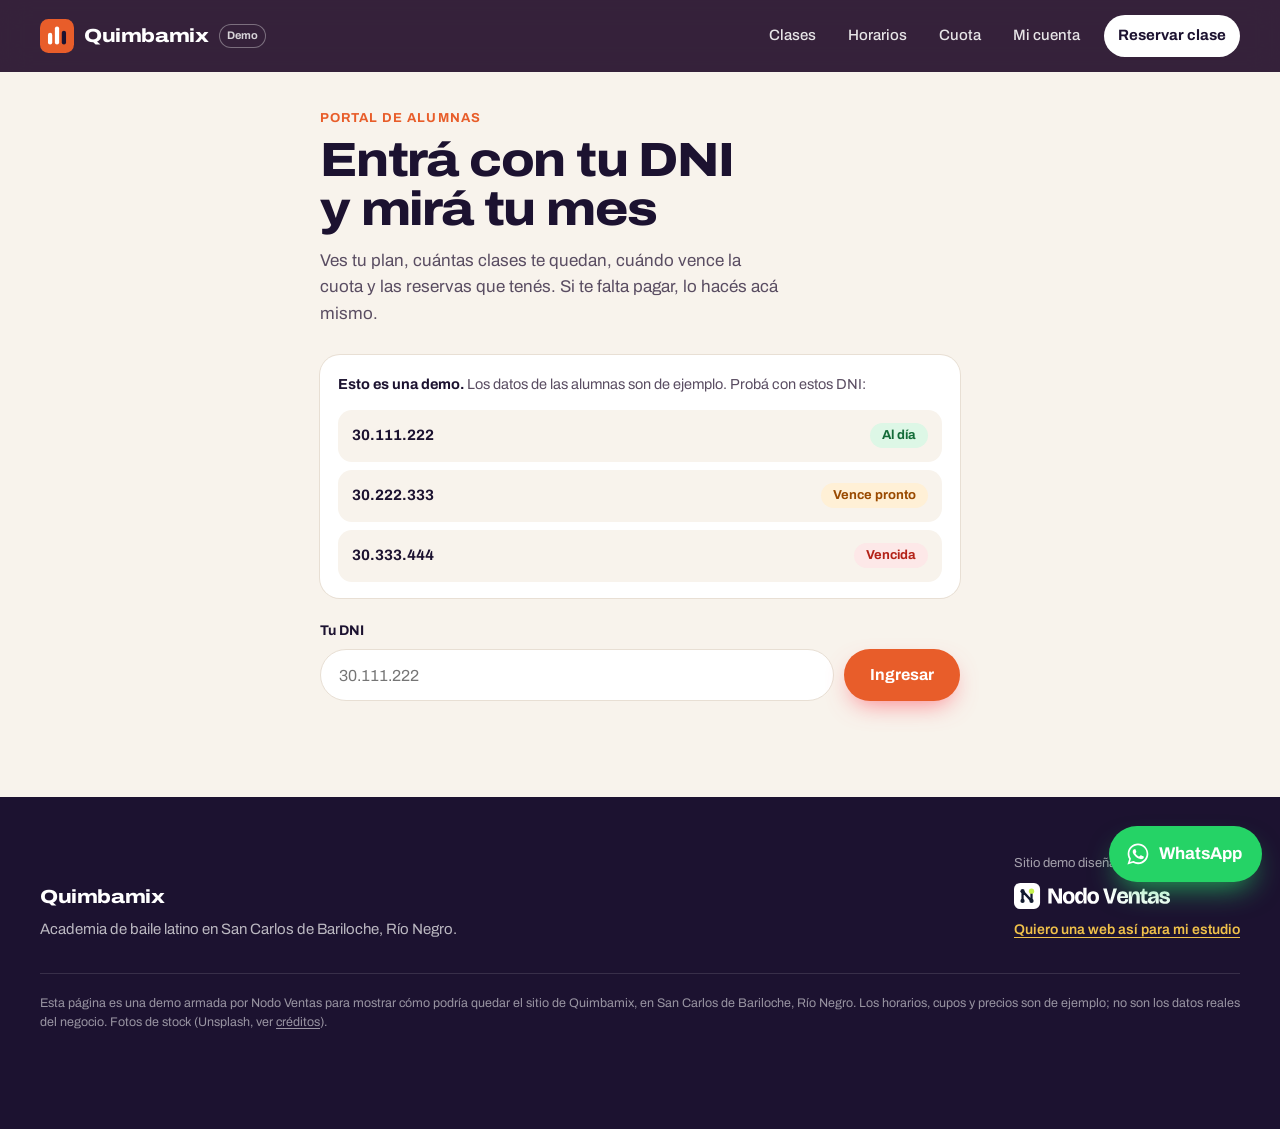
==== mi-cuenta/index.html @ 2cb9ac4b "Demo personalizada de Nodo Ventas: demo-quimbamix-bariloche" ====
<!DOCTYPE html>
<html lang="es-AR">
<head>
  <meta charset="utf-8">
  <meta name="viewport" content="width=device-width, initial-scale=1, viewport-fit=cover">
  <title>Portal de alumnas · Quimbamix</title>
  <meta name="description" content="Entrá con tu DNI y mirá tu plan, cuántas clases te quedan, cuándo vence la cuota y tus reservas. Sitio demo creado por Nodo Ventas.">
  <meta name="robots" content="noindex, nofollow">
  <meta name="theme-color" content="#1C1230">
  <link rel="icon" href="../favicon.svg" type="image/svg+xml">
  <link rel="preconnect" href="https://fonts.googleapis.com">
  <link rel="preconnect" href="https://fonts.gstatic.com" crossorigin>
  <link href="https://fonts.googleapis.com/css2?family=Archivo:wdth,wght@62..125,400..900&display=swap" rel="stylesheet">
  <link rel="stylesheet" href="../styles.css">
  <link rel="stylesheet" href="portal.css">
</head>
<body class="subpage">
  <a class="skip" href="#contenido">Saltar al contenido</a>

  <header class="site-header solid" id="top">
    <div class="wrap header-inner">
      <a class="brand" href="../" aria-label="Quimbamix, inicio">
        <svg class="brand-mark" viewBox="0 0 64 64" aria-hidden="true"><rect width="64" height="64" rx="16" fill="#E85D2A"/><rect x="15" y="26" width="8" height="22" rx="4" fill="#fff"/><rect x="28" y="14" width="8" height="34" rx="4" fill="#fff"/><rect x="41" y="22" width="8" height="26" rx="4" fill="#1C1230"/></svg>
        <span class="brand-name">Quimbamix</span>
      </a>
      <a class="demo-tag" href="../oferta/" title="Sitio demo hecho por Nodo Ventas">Demo</a>
      <button class="menu-btn" type="button" aria-expanded="false" aria-controls="nav" aria-label="Abrir menú"><span></span><span></span></button>
      <nav class="nav" id="nav">
        <a href="../#clases">Clases</a>
        <a href="../#horarios">Horarios</a>
        <a href="../#cuota">Cuota</a>
        <a href="./" aria-current="page">Mi cuenta</a>
        <a class="nav-cta" href="../#horarios">Reservar clase</a>
      </nav>
    </div>
  </header>

  <main id="contenido" class="portal">
    <div class="wrap portal-wrap">
      <p class="portal-kicker">Portal de alumnas</p>
      <h1>Entrá con tu DNI y mirá tu mes</h1>
      <p class="portal-lead">Ves tu plan, cuántas clases te quedan, cuándo vence la cuota y las reservas que tenés. Si te falta pagar, lo hacés acá mismo.</p>

      <aside class="demo-banner" aria-label="Datos de la demo">
        <p><strong>Esto es una demo.</strong> Los datos de las alumnas son de ejemplo. Probá con estos DNI:</p>
        <div class="dni-hints">
          <button type="button" class="hint" data-dni="30111222">30.111.222 <span class="badge badge-ok">Al día</span></button>
          <button type="button" class="hint" data-dni="30222333">30.222.333 <span class="badge badge-pend">Vence pronto</span></button>
          <button type="button" class="hint" data-dni="30333444">30.333.444 <span class="badge badge-late">Vencida</span></button>
        </div>
      </aside>

      <form id="login-form" class="dni-form">
        <label for="dni">Tu DNI</label>
        <div class="dni-row">
          <input id="dni" name="dni" inputmode="numeric" autocomplete="off" required placeholder="30.111.222" aria-describedby="dni-error">
          <button class="btn btn-coral" type="submit">Ingresar</button>
        </div>
        <p class="form-error" id="dni-error" hidden>No encontramos ese DNI. En la demo usá uno de los tres de arriba.</p>
      </form>

      <section id="account-panel" class="account portal-account" hidden aria-live="polite"></section>
    </div>
  </main>

  <footer class="site-footer">
    <div class="wrap footer-grid">
      <div class="footer-brand">
        <span class="brand-name">Quimbamix</span>
        <p>Academia de baile latino en San Carlos de Bariloche, Río Negro.</p>
      </div>
      <div class="made-by">
        <span>Sitio demo diseñado por</span>
        <a href="../oferta/" aria-label="Nodo Ventas, ver la oferta"><img src="../img/nodo/nodo-ventas-logo-blanco.svg" alt="Nodo Ventas" width="150" height="25"></a>
        <a class="made-link" href="../oferta/">Quiero una web así para mi estudio</a>
      </div>
    </div>
    <p class="wrap legal">Esta página es una demo armada por Nodo Ventas para mostrar cómo podría quedar el sitio de Quimbamix, en San Carlos de Bariloche, Río Negro. Los horarios, cupos y precios son de ejemplo; no son los datos reales del negocio. Fotos de stock (Unsplash, ver <a href="../CREDITS.md">créditos</a>).</p>
  </footer>

  <a class="wa-float" href="https://wa.me/5491100000000?text=Hola%21%20Quiero%20reservar%20una%20clase%20de%20prueba" target="_blank" rel="noopener" aria-label="Escribir por WhatsApp">
    <svg viewBox="0 0 32 32" aria-hidden="true"><path fill="currentColor" d="M16 3C9 3 3.3 8.6 3.3 15.6c0 2.4.7 4.7 1.9 6.7L3 29l6.9-2.1c1.9 1 4 1.6 6.1 1.6 7 0 12.7-5.6 12.7-12.6S23 3 16 3zm0 23.2c-1.9 0-3.8-.5-5.4-1.5l-.4-.2-4.1 1.2 1.2-4-.3-.4a10.4 10.4 0 0 1-1.6-5.6C5.4 9.9 10.1 5.3 16 5.3s10.6 4.6 10.6 10.3S21.9 26.2 16 26.2zm5.8-7.7c-.3-.2-1.9-.9-2.2-1-.3-.1-.5-.2-.7.2-.2.3-.8 1-1 1.2-.2.2-.4.2-.7.1-.3-.2-1.3-.5-2.5-1.6-.9-.8-1.6-1.8-1.7-2.1-.2-.3 0-.5.1-.6l.5-.6c.2-.2.2-.3.3-.6.1-.2 0-.4 0-.6l-1-2.4c-.3-.6-.5-.5-.7-.5h-.6c-.2 0-.6.1-.9.4-.3.3-1.2 1.1-1.2 2.7s1.2 3.2 1.4 3.4c.2.2 2.4 3.6 5.8 5 2.9 1.1 3.4.9 4 .8.6-.1 1.9-.8 2.2-1.5.3-.8.3-1.4.2-1.5-.1-.2-.3-.3-.6-.4z"/></svg>
    <span>WhatsApp</span>
  </a>

  <div class="modal" id="modal-pago" hidden>
    <div class="sheet" role="dialog" aria-modal="true" aria-labelledby="pago-titulo">
      <button class="sheet-x" type="button" data-close aria-label="Cerrar">×</button>
      <div id="pago-form">
        <h2 id="pago-titulo">Cuota de noviembre</h2>
        <p class="pay-amount">$18.000</p>
        <p class="class-resume" id="pago-resumen">Plan 8 clases · Quimbamix</p>
        <fieldset class="pay-methods">
          <legend>Medio de pago</legend>
          <label><input type="radio" name="pm" checked> Dinero en cuenta de Mercado Pago</label>
          <label><input type="radio" name="pm"> Tarjeta de débito o crédito</label>
        </fieldset>
        <button class="btn btn-mp btn-block" type="button" id="btn-pagar">Pagar $18.000</button>
        <p class="fine-print">Simulación de demo: no se abre un checkout real ni se cobra nada.</p>
      </div>
      <div id="pago-ok" hidden>
        <div class="ok-head">
          <span class="ok-check" aria-hidden="true"><svg viewBox="0 0 24 24"><path d="M5 12.5l4.2 4.2L19 7" fill="none" stroke="currentColor" stroke-width="2.6" stroke-linecap="round" stroke-linejoin="round"/></svg></span>
          <div><h2>Pago aprobado</h2><p class="class-resume">La cuota quedó acreditada en tu cuenta.</p></div>
        </div>
        <button class="btn btn-ink btn-block" type="button" data-close>Volver</button>
      </div>
    </div>
  </div>

  <script src="portal.js"></script>
</body>
</html>
---- styles.css ----
:root {
  --plum: #1C1230;
  --plum-2: #2C1A48;
  --coral: #E85D2A;
  --coral-ink: #C94A1C;
  --amber: #F0C14A;
  --paper: #FFFFFF;
  --mist: #F8F3EC;
  --ink: #1C1230;
  --ink-soft: #5A4D62;
  --line: #E8DFD4;
  --mp: #009EE3;
  --wa: #25D366;
  --font: "Archivo", "Helvetica Neue", Arial, sans-serif;
  --max: 1200px;
  --ease: cubic-bezier(.16, 1, .3, 1);
}
*, *::before, *::after { box-sizing: border-box; }
html { scroll-behavior: smooth; -webkit-text-size-adjust: 100%; }
@media (prefers-reduced-motion: reduce) { html { scroll-behavior: auto; } *, *::before, *::after { animation: none !important; transition: none !important; } }
body { margin: 0; background: var(--paper); color: var(--ink); font-family: var(--font); font-size: 17px; line-height: 1.55; -webkit-font-smoothing: antialiased; font-variation-settings: "wdth" 100; }
::selection { background: var(--coral); color: #fff; }
img { max-width: 100%; display: block; }
a { color: inherit; text-underline-offset: .18em; }
button, input { font: inherit; color: inherit; }
button { cursor: pointer; }
:focus-visible { outline: 3px solid var(--amber); outline-offset: 3px; border-radius: 6px; }
h1, h2, h3 { margin: 0; line-height: 1.02; letter-spacing: -0.025em; font-weight: 800; font-stretch: 112%; font-variation-settings: "wdth" 112; text-wrap: balance; }
p { margin: 0; }
.wrap { width: min(var(--max), calc(100% - 40px)); margin-inline: auto; }
.skip { position: absolute; left: 12px; top: -48px; z-index: 100; background: var(--amber); color: var(--ink); padding: 8px 12px; border-radius: 8px; }
.skip:focus { top: 12px; }

/* header */
.site-header { position: fixed; inset: 0 0 auto; z-index: 40; color: #fff; transition: background .4s var(--ease), box-shadow .4s var(--ease); }
.site-header.solid { background: rgba(36, 16, 43, .92); backdrop-filter: saturate(1.4) blur(14px); box-shadow: 0 1px 0 rgba(255,255,255,.08); }
.header-inner { display: flex; align-items: center; justify-content: space-between; min-height: 72px; gap: 16px; }
.brand { display: inline-flex; align-items: center; gap: 10px; text-decoration: none; }
.brand-mark { width: 34px; height: 34px; }
.brand-name { font-weight: 800; font-size: 19px; letter-spacing: -0.02em; font-variation-settings: "wdth" 118; }
.nav { display: flex; align-items: center; gap: 4px; }
.nav a { text-decoration: none; font-size: 15px; font-weight: 500; padding: 9px 14px; border-radius: 999px; opacity: .88; transition: background .2s, opacity .2s; }
.nav a:hover { opacity: 1; background: rgba(255,255,255,.1); }
.nav .nav-cta { background: #fff; color: var(--plum); font-weight: 700; opacity: 1; margin-left: 6px; }
.nav .nav-cta:hover { background: var(--amber); }
.menu-btn { display: none; width: 44px; height: 44px; border: 0; border-radius: 12px; background: rgba(255,255,255,.12); position: relative; }
.menu-btn span { position: absolute; left: 13px; right: 13px; height: 2px; background: #fff; border-radius: 2px; transition: transform .3s var(--ease); }
.menu-btn span:first-child { top: 17px; } .menu-btn span:last-child { top: 25px; }
.menu-btn[aria-expanded="true"] span:first-child { transform: translateY(4px) rotate(45deg); }
.menu-btn[aria-expanded="true"] span:last-child { transform: translateY(-4px) rotate(-45deg); }
@media (max-width: 860px) {
  .menu-btn { display: block; }
  .nav { position: absolute; top: 72px; left: 12px; right: 12px; flex-direction: column; align-items: stretch; padding: 10px; border-radius: 18px; background: var(--plum); box-shadow: 0 24px 48px rgba(0,0,0,.35); opacity: 0; transform: translateY(-8px); pointer-events: none; transition: opacity .25s var(--ease), transform .25s var(--ease); }
  .nav.open { opacity: 1; transform: none; pointer-events: auto; }
  .nav a { padding: 14px 16px; font-size: 17px; }
  .nav .nav-cta { margin: 6px 0 0; text-align: center; }
}

/* buttons */
.btn { display: inline-flex; align-items: center; justify-content: center; gap: 8px; min-height: 52px; padding: 0 26px; border-radius: 999px; border: 0; font-weight: 700; font-size: 16px; text-decoration: none; transition: transform .2s var(--ease), background .2s, box-shadow .2s; }
.btn:active { transform: scale(.97); }
.btn-coral { background: var(--coral); color: #fff; box-shadow: 0 10px 24px -8px rgba(255,77,94,.7); }
.btn-coral:hover { background: var(--coral-ink); }
.btn-glass { background: rgba(255,255,255,.14); color: #fff; backdrop-filter: blur(8px); box-shadow: inset 0 0 0 1px rgba(255,255,255,.35); }
.btn-glass:hover { background: rgba(255,255,255,.24); }
.btn-ink { background: var(--plum); color: #fff; }
.btn-ink:hover { background: var(--plum-2); }
.btn-mp { background: var(--mp); color: #fff; }
.btn-mp:hover { background: #0088c4; }
.btn-ghost { background: transparent; box-shadow: inset 0 0 0 1.5px var(--line); color: var(--ink); }
.btn-block { width: 100%; }
.btn[disabled] { opacity: .45; cursor: not-allowed; box-shadow: none; }

/* hero */
.hero { position: relative; min-height: 100svh; display: flex; align-items: flex-end; color: #fff; overflow: hidden; background: var(--plum); }
.hero-img { position: absolute; inset: 0; width: 100%; height: 100%; object-fit: cover; object-position: 62% 30%; transform: scale(1.06); animation: settle 1.8s var(--ease) forwards; }
.hero-shade { position: absolute; inset: 0; background: linear-gradient(180deg, rgba(28, 18, 48,.55) 0%, rgba(28, 18, 48,0) 28%, rgba(28, 18, 48,.2) 50%, rgba(28, 18, 48,.94) 100%), linear-gradient(90deg, rgba(28, 18, 48,.7) 0%, rgba(28, 18, 48,0) 65%); }
.hero-inner { position: relative; padding: 96px 0 64px; display: grid; grid-template-columns: 1.15fr minmax(260px, 360px); gap: 40px; align-items: end; width: 100%; }
.hero-video { width: min(100%, 360px); aspect-ratio: 9 / 16; justify-self: end; border-radius: 22px; overflow: hidden; background: #000; box-shadow: 0 28px 60px -18px rgba(0,0,0,.7), 0 0 0 1px rgba(255,255,255,.14); }
.hero-video video { width: 100%; height: 100%; display: block; object-fit: contain; background: #000; }
.hero-copy { min-width: 0; }
.hero-title { font-size: clamp(50px, 9vw, 124px); line-height: .9; letter-spacing: -0.035em; font-weight: 900; font-variation-settings: "wdth" 125; max-width: 11ch; }
.hero-title span { display: inline-block; opacity: 0; transform: translateY(.35em); animation: rise .9s var(--ease) forwards; }
.hero-title span:nth-child(2) { animation-delay: .12s; }
.hero-title span:nth-child(3) { animation-delay: .24s; color: var(--amber); }
.hero-lead { max-width: 46ch; margin-top: 26px; font-size: clamp(17px, 1.6vw, 20px); color: rgba(255,255,255,.86); }
.hero-actions { display: flex; flex-wrap: wrap; gap: 12px; margin-top: 30px; }
.hero-meta { display: flex; align-items: center; gap: 10px; margin-top: 28px; font-size: 14px; color: rgba(255,255,255,.75); }
.live-dot { width: 9px; height: 9px; border-radius: 50%; background: #3BE07A; box-shadow: 0 0 0 0 rgba(59,224,122,.6); animation: pulse 2s infinite; }
@keyframes settle { to { transform: scale(1); } }
@keyframes rise { to { opacity: 1; transform: none; } }
@keyframes pulse { 70% { box-shadow: 0 0 0 10px rgba(59,224,122,0); } 100% { box-shadow: 0 0 0 0 rgba(59,224,122,0); } }

/* sections */
section { scroll-margin-top: 72px; }
.section-head { display: grid; grid-template-columns: 1.1fr 1fr; gap: 24px 64px; align-items: end; margin-bottom: 40px; }
.section-head h2 { font-size: clamp(36px, 5vw, 64px); }
.section-head p { color: var(--ink-soft); max-width: 48ch; }
@media (max-width: 860px) { .section-head { grid-template-columns: 1fr; margin-bottom: 28px; } }

.clases { padding: 104px 0 88px; }
.rail { display: grid; grid-auto-flow: column; grid-auto-columns: minmax(280px, 31%); gap: 18px; overflow-x: auto; scroll-snap-type: x mandatory; padding: 4px max(20px, calc((100% - var(--max)) / 2)) 24px; scroll-padding-inline: max(20px, calc((100% - var(--max)) / 2)); scrollbar-width: thin; scrollbar-color: var(--coral) var(--mist); }
.rail::-webkit-scrollbar { height: 6px; } .rail::-webkit-scrollbar-thumb { background: var(--coral); border-radius: 6px; } .rail::-webkit-scrollbar-track { background: var(--mist); }
@media (max-width: 860px) { .rail { grid-auto-columns: 78%; } }
.class-tile { position: relative; scroll-snap-align: start; border-radius: 22px; overflow: hidden; aspect-ratio: 4 / 5; background: var(--plum); color: #fff; isolation: isolate; }
.class-tile img { position: absolute; inset: 0; width: 100%; height: 100%; object-fit: cover; transition: transform .8s var(--ease); z-index: -1; }
.class-tile::after { content: ""; position: absolute; inset: 0; z-index: -1; background: linear-gradient(180deg, rgba(28, 18, 48,0) 40%, rgba(28, 18, 48,.92) 100%); }
.class-tile:hover img { transform: scale(1.05); }
.tile-copy { position: absolute; inset: auto 0 0; padding: 22px; }
.tile-copy h3 { font-size: 28px; }
.tile-copy p { margin-top: 6px; color: rgba(255,255,255,.85); font-size: 15px; }
.tile-meta { display: inline-block; margin-top: 12px; font-size: 13px; font-weight: 600; color: var(--amber); }

/* horarios */
.horarios { padding: 96px 0; background: var(--mist); }
.days { display: flex; gap: 8px; overflow-x: auto; padding-bottom: 6px; margin-bottom: 22px; scrollbar-width: none; }
.days::-webkit-scrollbar { display: none; }
.day { flex: 0 0 auto; min-width: 82px; padding: 12px 16px; border-radius: 16px; border: 0; background: #fff; color: var(--ink); text-align: left; box-shadow: inset 0 0 0 1px var(--line); transition: background .2s, color .2s; }
.day b { display: block; font-size: 17px; }
.day small { color: var(--ink-soft); font-size: 13px; }
.day[aria-selected="true"] { background: var(--plum); color: #fff; box-shadow: none; }
.day[aria-selected="true"] small { color: rgba(255,255,255,.7); }
.schedule { display: grid; gap: 12px; }
.slot { display: grid; grid-template-columns: 76px 96px 1fr auto; align-items: center; gap: 20px; padding: 14px 16px 14px 20px; border-radius: 20px; background: #fff; box-shadow: 0 1px 2px rgba(28, 18, 48,.06); animation: rise .5s var(--ease) both; opacity: 0; transform: translateY(8px); }
.slot:nth-child(2) { animation-delay: .05s; } .slot:nth-child(3) { animation-delay: .1s; }
.slot-time { font-size: 24px; font-weight: 800; font-variant-numeric: tabular-nums; letter-spacing: -0.02em; }
.slot-time small { display: block; font-size: 13px; font-weight: 500; color: var(--ink-soft); }
.slot img { width: 96px; height: 72px; object-fit: cover; border-radius: 12px; }
.slot h3 { font-size: 20px; letter-spacing: -0.015em; font-variation-settings: "wdth" 105; }
.slot-sub { color: var(--ink-soft); font-size: 14px; margin-top: 2px; }
.spots { display: flex; align-items: center; gap: 10px; margin-top: 8px; font-size: 13px; font-weight: 600; }
.bar { width: 110px; height: 6px; border-radius: 6px; background: var(--line); overflow: hidden; }
.bar i { display: block; height: 100%; background: var(--coral); border-radius: 6px; }
.spots.ok { color: #1F8A4C; } .spots.ok .bar i { background: #2EB866; }
.spots.warn { color: #C2410C; } .spots.warn .bar i { background: var(--amber); }
.spots.full { color: var(--ink-soft); }
.slot .btn { min-height: 46px; padding: 0 20px; font-size: 15px; }
@media (max-width: 720px) {
  .slot { grid-template-columns: 64px 1fr; grid-template-areas: "time info" "btn btn"; gap: 12px 14px; padding: 16px; }
  .slot img { display: none; }
  .slot-time { grid-area: time; font-size: 21px; }
  .slot-info { grid-area: info; }
  .slot .btn { grid-area: btn; width: 100%; }
}

/* cuota */
.cuota { padding: 112px 0; }
.cuota-grid { display: grid; grid-template-columns: 1fr minmax(320px, 440px); gap: 64px; align-items: center; }
.cuota-copy h2, .avisos-copy h2 { font-size: clamp(36px, 5vw, 60px); }
.cuota-copy > p, .avisos-copy > p { margin-top: 18px; color: var(--ink-soft); max-width: 46ch; }
.ticks { list-style: none; padding: 0; margin: 26px 0 0; display: grid; gap: 12px; }
.ticks li { display: flex; gap: 12px; align-items: flex-start; font-weight: 500; }
.ticks li::before { content: ""; flex: 0 0 22px; height: 22px; border-radius: 50%; background: var(--coral) url("data:image/svg+xml,%3Csvg xmlns='http://www.w3.org/2000/svg' viewBox='0 0 24 24'%3E%3Cpath d='M6 12.5l4 4L18 8' fill='none' stroke='white' stroke-width='3' stroke-linecap='round' stroke-linejoin='round'/%3E%3C/svg%3E") center/14px no-repeat; margin-top: 1px; }
.account { background: #fff; border-radius: 28px; padding: 26px; box-shadow: 0 30px 60px -24px rgba(28, 18, 48,.35), 0 0 0 1px var(--line); }
.account-head { display: flex; gap: 14px; align-items: center; padding-bottom: 18px; border-bottom: 1px solid var(--line); }
.account-head strong { display: block; font-size: 18px; } .account-head span { color: var(--ink-soft); font-size: 14px; }
.avatar { width: 48px; height: 48px; border-radius: 50%; display: grid; place-items: center; background: var(--amber); color: var(--plum); font-weight: 800; }
.fee-row { display: flex; justify-content: space-between; align-items: center; padding: 16px 0; border-bottom: 1px solid var(--line); }
.fee-row strong { display: block; } .fee-row span { color: var(--ink-soft); font-size: 14px; }
.badge { font-size: 13px; font-weight: 700; padding: 6px 12px; border-radius: 999px; }
.badge-ok { background: #DDF7E6; color: #136C38; }
.badge-pend { background: #FFF0D6; color: #9A4A00; }
.account .btn-mp { width: 100%; margin-top: 20px; }
.fine-print { font-size: 12.5px; color: var(--ink-soft); margin-top: 12px; }
@media (max-width: 860px) { .cuota-grid { grid-template-columns: 1fr; gap: 40px; } .cuota { padding: 80px 0; } }

/* avisos */
.avisos { padding: 112px 0; background: var(--plum); color: #fff; overflow: hidden; }
.avisos-grid { display: grid; grid-template-columns: minmax(300px, 380px) 1fr; gap: 80px; align-items: center; }
.avisos-copy > p { color: rgba(255,255,255,.78); }
.avisos-copy .btn { margin-top: 28px; background: #fff; color: var(--plum); }
.phone { border-radius: 40px; padding: 10px; background: #0E0711; box-shadow: 0 40px 80px -20px rgba(0,0,0,.6), 0 0 0 1px rgba(255,255,255,.08); transform: rotate(-2deg); }
.phone .wa-top { border-radius: 30px 30px 0 0; }
.phone .wa-body { border-radius: 0 0 30px 30px; min-height: 470px; }
@media (max-width: 860px) { .avisos-grid { grid-template-columns: 1fr; gap: 48px; } .phone { transform: none; max-width: 380px; } .avisos { padding: 80px 0; } }

/* whatsapp look */
.wa-top { display: flex; align-items: center; gap: 10px; padding: 12px 14px; background: #008069; color: #fff; }
.wa-back { font-size: 26px; line-height: 1; opacity: .9; }
.wa-ava { width: 36px; height: 36px; flex: 0 0 36px; } .wa-ava svg { width: 100%; height: 100%; }
.wa-name { display: flex; flex-direction: column; line-height: 1.2; } .wa-name b { font-size: 15px; } .wa-name small { font-size: 12px; opacity: .8; }
.wa-body { background: #EFEAE2; padding: 14px 12px 18px; display: flex; flex-direction: column; gap: 6px; color: #111B21; font-family: -apple-system, "Segoe UI", Roboto, Helvetica, Arial, sans-serif; font-size: 14.5px; line-height: 1.4; }
.wa-day { align-self: center; background: #fff; color: #54656F; font-size: 12px; padding: 4px 10px; border-radius: 8px; margin: 6px 0; box-shadow: 0 1px 1px rgba(0,0,0,.08); }
.bubble { max-width: 86%; padding: 7px 9px 6px; border-radius: 10px; box-shadow: 0 1px 1px rgba(0,0,0,.12); position: relative; }
.bubble.in { align-self: flex-start; background: #fff; border-top-left-radius: 2px; }
.bubble.out { align-self: flex-end; background: #D9FDD3; border-top-right-radius: 2px; }
.bubble time { display: block; text-align: right; font-size: 11px; color: #667781; margin-top: 2px; }
.ticks-blue { color: #53BDEB; letter-spacing: -3px; margin-left: 2px; }
.wa-link { color: #027EB5; text-decoration: underline; }

/* sala */
.sala { position: relative; min-height: 70vh; display: flex; align-items: flex-end; color: #fff; }
.sala img { position: absolute; inset: 0; width: 100%; height: 100%; object-fit: cover; }
.sala::before { content: ""; position: absolute; inset: 0; z-index: 1; background: linear-gradient(0deg, rgba(28, 18, 48,.85), rgba(28, 18, 48,0) 60%); }
.sala-copy { position: relative; z-index: 2; padding-bottom: 56px; }
.sala-copy h2 { font-size: clamp(30px, 4.4vw, 56px); max-width: 18ch; }

/* faq */
.faq { padding: 112px 0; }
.faq-grid { display: grid; grid-template-columns: 1fr 1.3fr; gap: 64px; }
.faq h2 { font-size: clamp(34px, 4.5vw, 56px); }
details { border-bottom: 1px solid var(--line); padding: 20px 0; }
summary { cursor: pointer; font-weight: 700; font-size: 19px; list-style: none; display: flex; justify-content: space-between; gap: 16px; }
summary::-webkit-details-marker { display: none; }
summary::after { content: "+"; font-weight: 400; font-size: 26px; line-height: 1; color: var(--coral); transition: transform .3s var(--ease); }
details[open] summary::after { transform: rotate(45deg); }
details p { margin-top: 10px; color: var(--ink-soft); max-width: 60ch; }
@media (max-width: 860px) { .faq-grid { grid-template-columns: 1fr; gap: 24px; } .faq { padding: 80px 0; } }

/* footer */
.site-footer { background: var(--plum); color: #fff; padding: 56px 0 96px; }
.footer-grid { display: flex; flex-wrap: wrap; justify-content: space-between; gap: 32px; align-items: flex-end; padding-bottom: 32px; border-bottom: 1px solid rgba(255,255,255,.12); }
.footer-brand p { color: rgba(255,255,255,.7); margin-top: 6px; font-size: 15px; }
.made-by { display: grid; gap: 10px; justify-items: start; }
.made-by > span { font-size: 13px; color: rgba(255,255,255,.6); }
.made-by img { height: 26px; width: auto; }
.made-link { font-size: 14px; font-weight: 600; color: var(--amber); }
.legal { font-size: 12.5px; color: rgba(255,255,255,.55); margin-top: 20px; }

/* floating */
.wa-float { position: fixed; right: 18px; bottom: 18px; z-index: 50; display: inline-flex; align-items: center; gap: 8px; height: 56px; padding: 0 20px 0 16px; border-radius: 999px; background: var(--wa); color: #fff; font-weight: 700; text-decoration: none; box-shadow: 0 14px 30px -10px rgba(37,211,102,.8); transition: transform .2s var(--ease); }
.wa-float:hover { transform: translateY(-2px); }
.wa-float svg { width: 26px; height: 26px; }
.demo-chip { position: fixed; left: 14px; bottom: 18px; z-index: 50; font-size: 12px; font-weight: 600; text-decoration: none; padding: 7px 12px; border-radius: 999px; background: rgba(28, 18, 48,.78); color: rgba(255,255,255,.9); backdrop-filter: blur(8px); box-shadow: inset 0 0 0 1px rgba(255,255,255,.18); }
@media (max-width: 520px) { .wa-float span { display: none; } .wa-float { padding: 0; width: 56px; justify-content: center; } }

/* modal */
.modal { position: fixed; inset: 0; z-index: 80; display: grid; place-items: end center; background: rgba(20,8,24,.55); backdrop-filter: blur(4px); padding: 0; }
@media (min-width: 640px) { .modal { place-items: center; padding: 24px; } }
.modal[hidden] { display: none; }
.sheet { position: relative; width: min(460px, 100%); max-height: 92svh; overflow: auto; background: #fff; color: var(--ink); border-radius: 26px 26px 0 0; padding: 30px 24px 26px; animation: sheet .45s var(--ease); }
@media (min-width: 640px) { .sheet { border-radius: 26px; } }
@keyframes sheet { from { transform: translateY(40px); opacity: 0; } }
.sheet h2 { font-size: 28px; }
.sheet-x { position: absolute; right: 14px; top: 14px; width: 38px; height: 38px; border-radius: 50%; border: 0; background: var(--mist); font-size: 22px; line-height: 1; }
.class-resume { color: var(--ink-soft); margin-top: 6px; }
.sheet label { display: block; font-weight: 600; font-size: 14px; margin: 18px 0 6px; }
.sheet input:not([type="radio"]) { width: 100%; height: 52px; border-radius: 14px; border: 1.5px solid var(--line); padding: 0 16px; font-size: 16px; background: #fff; }
.sheet input:focus { outline: none; border-color: var(--coral); box-shadow: 0 0 0 4px rgba(255,77,94,.15); }
.sheet .btn-block { margin-top: 22px; }
.ok-head { display: flex; gap: 14px; align-items: center; }
.ok-check { width: 52px; height: 52px; flex: 0 0 52px; border-radius: 50%; background: #2EB866; color: #fff; display: grid; place-items: center; animation: pop .5s var(--ease); }
.ok-check svg { width: 28px; height: 28px; }
@keyframes pop { from { transform: scale(.4); opacity: 0; } }
.wa-label { margin: 22px 0 8px; font-size: 13px; font-weight: 600; color: var(--ink-soft); }
.wa-mini { border-radius: 18px; overflow: hidden; box-shadow: 0 0 0 1px var(--line); }
.wa-mini .wa-body { min-height: 0; }
.wa-mini .bubble { animation: rise .5s .25s var(--ease) both; opacity: 0; transform: translateY(8px); }
.pay-amount { font-size: 44px; font-weight: 800; letter-spacing: -0.03em; margin-top: 10px; font-variant-numeric: tabular-nums; }
.pay-methods { border: 0; padding: 0; margin: 18px 0 0; display: grid; gap: 8px; }
.pay-methods legend { font-weight: 600; font-size: 14px; margin-bottom: 8px; }
.pay-methods label { margin: 0; display: flex; gap: 10px; align-items: center; padding: 14px; border-radius: 14px; box-shadow: inset 0 0 0 1.5px var(--line); font-weight: 500; }
.pay-methods label:has(input:checked) { box-shadow: inset 0 0 0 2px var(--mp); }
.pay-methods input { accent-color: var(--mp); }
.btn.loading { pointer-events: none; opacity: .8; }
.btn.loading::after { content: ""; width: 16px; height: 16px; border-radius: 50%; border: 2px solid rgba(255,255,255,.5); border-top-color: #fff; animation: spin .7s linear infinite; }
@keyframes spin { to { transform: rotate(360deg); } }

.demo-tag { margin-right: auto; margin-left: -6px; font-size: 11px; font-weight: 700; letter-spacing: .02em; text-decoration: none; padding: 3px 8px; border-radius: 999px; color: rgba(255,255,255,.8); box-shadow: inset 0 0 0 1px rgba(255,255,255,.35); }
.demo-tag:hover { color: #fff; box-shadow: inset 0 0 0 1px #fff; }
@media (max-width: 900px) {
  .hero { min-height: 0; align-items: stretch; overflow: hidden; }
  .hero-inner { grid-template-columns: 1fr; justify-items: center; padding: 88px 0 48px; gap: 28px; }
  .hero-video { width: min(100%, calc(68svh * 9 / 16), 380px); justify-self: center; }
  .hero-copy { width: 100%; }
}
@media (max-width: 600px) { .hero-img { object-position: 58% 18%; } }

.hero-inner.no-video { grid-template-columns: minmax(0, 34rem); }
@media (max-width: 860px) { .hero-inner.no-video { grid-template-columns: 1fr; } }
---- mi-cuenta/portal.css ----
/* Portal de alumnas — misma base visual que la demo Quimbamix */
body.subpage { background: var(--mist); padding-top: 72px; }
body.subpage .site-header { background: rgba(36, 16, 43, .92); backdrop-filter: saturate(1.4) blur(14px); box-shadow: 0 1px 0 rgba(255,255,255,.08); }

.portal { padding: 36px 0 96px; }
.portal-wrap { max-width: 640px; }
.portal-kicker { font-size: 13px; font-weight: 700; letter-spacing: .08em; text-transform: uppercase; color: var(--coral); }
.portal h1 { font-size: clamp(32px, 7vw, 48px); margin-top: 8px; }
.portal-lead { margin-top: 14px; color: var(--ink-soft); max-width: 46ch; }

.demo-banner { margin-top: 28px; background: #fff; border-radius: 20px; padding: 18px 18px 16px; box-shadow: 0 0 0 1px var(--line); }
.demo-banner p { font-size: 14.5px; color: var(--ink-soft); }
.demo-banner strong { color: var(--ink); }
.dni-hints { display: grid; gap: 8px; margin-top: 14px; }
.hint { display: flex; align-items: center; justify-content: space-between; gap: 12px; width: 100%; min-height: 52px; padding: 0 14px; border: 0; border-radius: 14px; background: var(--mist); font: 700 15px/1 var(--font); color: var(--ink); font-variant-numeric: tabular-nums; text-align: left; box-shadow: inset 0 0 0 1.5px transparent; transition: background .2s, box-shadow .2s; }
.hint:hover, .hint:focus-visible { background: #fff; box-shadow: inset 0 0 0 1.5px var(--coral); }
.hint .badge { flex: 0 0 auto; }

.badge-late { background: #FDE8E8; color: #B42318; }

.dni-form { margin-top: 22px; }
.dni-form label { display: block; font-weight: 700; font-size: 14px; margin-bottom: 8px; }
.dni-row { display: grid; grid-template-columns: 1fr auto; gap: 10px; }
.dni-form input { width: 100%; height: 52px; border-radius: 999px; border: 1.5px solid var(--line); padding: 0 18px; font-size: 16px; background: #fff; font-variant-numeric: tabular-nums; }
.dni-form input:focus { outline: none; border-color: var(--coral); box-shadow: 0 0 0 4px rgba(255,77,94,.15); }
.form-error { margin-top: 10px; font-size: 14px; font-weight: 600; color: #B42318; }
@media (max-width: 520px) { .dni-row { grid-template-columns: 1fr; } }

.portal-account { margin-top: 22px; }
.portal-account .account-head { align-items: flex-start; }
.account-actions { margin-left: auto; align-self: start; }
.btn-text { border: 0; background: none; color: var(--ink-soft); font: 600 12px/1 var(--font); padding: 6px 0; white-space: nowrap; }
.btn-text:hover { color: var(--ink); text-decoration: underline; text-underline-offset: .18em; }

.stat { padding: 18px 0; border-bottom: 1px solid var(--line); }
.stat-label { font-size: 13px; font-weight: 600; color: var(--ink-soft); }
.stat-value { margin-top: 4px; font-size: 22px; font-weight: 800; letter-spacing: -0.03em; }
.stat-value b { color: var(--coral); }
.meter { margin-top: 12px; height: 8px; border-radius: 8px; background: var(--line); overflow: hidden; }
.meter i { display: block; height: 100%; background: var(--coral); border-radius: 8px; }

.portal-account .fee-row { padding: 18px 0; }
.fee-note { display: block; font-size: 13px; color: var(--ink-soft); font-weight: 500; margin-top: 2px; }

.reservas { padding: 18px 0 8px; }
.reservas h2 { font-size: 16px; letter-spacing: 0; font-stretch: 100%; font-variation-settings: "wdth" 100; }
.reservas ul { list-style: none; padding: 0; margin: 12px 0 0; display: grid; gap: 8px; }
.reservas li { display: grid; grid-template-columns: 92px 1fr; gap: 12px; align-items: center; padding: 12px 14px; border-radius: 14px; background: var(--mist); }
.reservas .when { font-weight: 800; font-size: 14px; letter-spacing: -0.02em; }
.reservas .when small { display: block; font-weight: 600; color: var(--ink-soft); font-size: 12px; }
.reservas .what { font-weight: 700; font-size: 15px; }
.reservas .what small { display: block; font-weight: 500; color: var(--ink-soft); font-size: 13px; }
.empty { color: var(--ink-soft); font-size: 14.5px; margin-top: 8px; }

body.logged-in .dni-form { display: none; }

body.logged-in .portal { padding-top: 20px; padding-bottom: 72px; }
body.logged-in .portal-lead { display: none; }
body.logged-in .portal h1 { font-size: clamp(26px, 6vw, 34px); }
body.logged-in .demo-banner { padding: 12px 14px; margin-top: 16px; }
body.logged-in .demo-banner p { font-size: 13px; }
body.logged-in .dni-hints { gap: 6px; }
body.logged-in .hint { min-height: 44px; font-size: 14px; }
body.logged-in .portal-account { margin-top: 16px; }

.portal-account .account-head span { white-space: nowrap; }
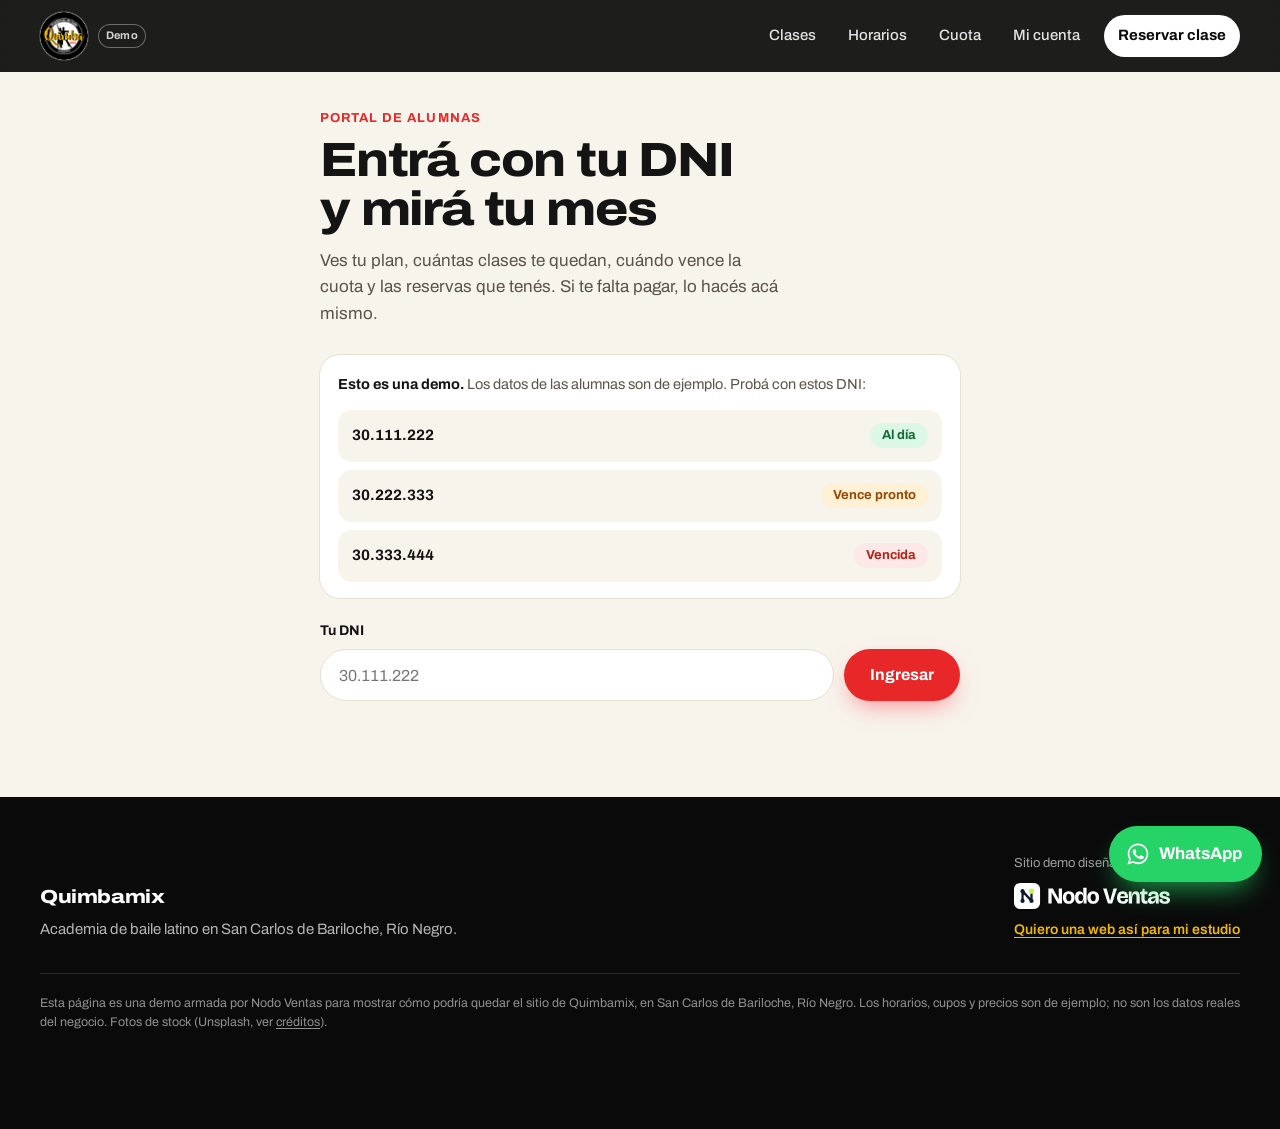
==== commit f5ec4e82: "Branding real del negocio: logo, colores y fotos públicas" ====
--- a/mi-cuenta/index.html
+++ b/mi-cuenta/index.html
@@ -6,8 +6,8 @@
   <title>Portal de alumnas · Quimbamix</title>
   <meta name="description" content="Entrá con tu DNI y mirá tu plan, cuántas clases te quedan, cuándo vence la cuota y tus reservas. Sitio demo creado por Nodo Ventas.">
   <meta name="robots" content="noindex, nofollow">
-  <meta name="theme-color" content="#1C1230">
-  <link rel="icon" href="../favicon.svg" type="image/svg+xml">
+  <meta name="theme-color" content="#0A0A0A">
+  <link rel="icon" href="../img/brand/favicon.png" type="image/png">
   <link rel="preconnect" href="https://fonts.googleapis.com">
   <link rel="preconnect" href="https://fonts.gstatic.com" crossorigin>
   <link href="https://fonts.googleapis.com/css2?family=Archivo:wdth,wght@62..125,400..900&display=swap" rel="stylesheet">
@@ -20,8 +20,7 @@
   <header class="site-header solid" id="top">
     <div class="wrap header-inner">
       <a class="brand" href="../" aria-label="Quimbamix, inicio">
-        <svg class="brand-mark" viewBox="0 0 64 64" aria-hidden="true"><rect width="64" height="64" rx="16" fill="#E85D2A"/><rect x="15" y="26" width="8" height="22" rx="4" fill="#fff"/><rect x="28" y="14" width="8" height="34" rx="4" fill="#fff"/><rect x="41" y="22" width="8" height="26" rx="4" fill="#1C1230"/></svg>
-        <span class="brand-name">Quimbamix</span>
+        <img class="brand-logo round" src="../img/brand/logo.png" alt="Quimbamix">
       </a>
       <a class="demo-tag" href="../oferta/" title="Sitio demo hecho por Nodo Ventas">Demo</a>
       <button class="menu-btn" type="button" aria-expanded="false" aria-controls="nav" aria-label="Abrir menú"><span></span><span></span></button>
--- a/styles.css
+++ b/styles.css
@@ -1,14 +1,14 @@
 :root {
-  --plum: #1C1230;
-  --plum-2: #2C1A48;
-  --coral: #E85D2A;
-  --coral-ink: #C94A1C;
-  --amber: #F0C14A;
+  --plum: #0A0A0A;
+  --plum-2: #1A1A1A;
+  --coral: #E82828;
+  --coral-ink: #C01C1C;
+  --amber: #F0B800;
   --paper: #FFFFFF;
-  --mist: #F8F3EC;
-  --ink: #1C1230;
-  --ink-soft: #5A4D62;
-  --line: #E8DFD4;
+  --mist: #F7F4EC;
+  --ink: #141414;
+  --ink-soft: #5A5348;
+  --line: #E8E0D0;
   --mp: #009EE3;
   --wa: #25D366;
   --font: "Archivo", "Helvetica Neue", Arial, sans-serif;
@@ -33,11 +33,28 @@
 
 /* header */
 .site-header { position: fixed; inset: 0 0 auto; z-index: 40; color: #fff; transition: background .4s var(--ease), box-shadow .4s var(--ease); }
-.site-header.solid { background: rgba(36, 16, 43, .92); backdrop-filter: saturate(1.4) blur(14px); box-shadow: 0 1px 0 rgba(255,255,255,.08); }
+.site-header.solid { background: rgba(10, 10, 10, .92); backdrop-filter: saturate(1.4) blur(14px); box-shadow: 0 1px 0 rgba(255,255,255,.08); }
 .header-inner { display: flex; align-items: center; justify-content: space-between; min-height: 72px; gap: 16px; }
 .brand { display: inline-flex; align-items: center; gap: 10px; text-decoration: none; }
 .brand-mark { width: 34px; height: 34px; }
 .brand-name { font-weight: 800; font-size: 19px; letter-spacing: -0.02em; font-variation-settings: "wdth" 118; }
+
+/* branding real */
+.brand-logo { display: block; height: 44px; width: auto; max-width: 200px; object-fit: contain; }
+.brand-logo.round { height: 48px; width: 48px; max-width: 48px; border-radius: 50%; background: #fff; object-fit: cover; box-shadow: 0 0 0 1px rgba(255,255,255,.18); }
+.brand-logo.tile { height: 52px; width: auto; max-width: 168px; border-radius: 8px; background: #fff; padding: 3px 5px; object-fit: contain; }
+.brand-wordmark { display: flex; flex-direction: column; justify-content: center; line-height: 1; color: #fff; text-decoration: none; }
+.brand-wordmark .wm-name { font-weight: 500; font-size: 22px; letter-spacing: 0.01em; font-variation-settings: "wdth" 110; }
+.brand-wordmark .wm-sub { font-size: 9px; font-weight: 600; letter-spacing: 0.16em; text-transform: uppercase; opacity: .88; margin-top: 3px; }
+.brand-wordmark.gm .wm-name { font-weight: 800; font-size: 24px; letter-spacing: -0.04em; text-transform: lowercase; font-variation-settings: "wdth" 125; }
+.brand-wordmark.gm .wm-sub { letter-spacing: 0.22em; font-weight: 600; font-size: 9px; }
+@media (max-width: 860px) {
+  .brand-logo { height: 38px; max-width: 150px; }
+  .brand-logo.round { height: 42px; width: 42px; max-width: 42px; }
+  .brand-logo.tile { height: 48px; max-width: 150px; }
+  .brand-wordmark .wm-name { font-size: 20px; }
+}
+
 .nav { display: flex; align-items: center; gap: 4px; }
 .nav a { text-decoration: none; font-size: 15px; font-weight: 500; padding: 9px 14px; border-radius: 999px; opacity: .88; transition: background .2s, opacity .2s; }
 .nav a:hover { opacity: 1; background: rgba(255,255,255,.1); }
@@ -74,7 +91,7 @@
 /* hero */
 .hero { position: relative; min-height: 100svh; display: flex; align-items: flex-end; color: #fff; overflow: hidden; background: var(--plum); }
 .hero-img { position: absolute; inset: 0; width: 100%; height: 100%; object-fit: cover; object-position: 62% 30%; transform: scale(1.06); animation: settle 1.8s var(--ease) forwards; }
-.hero-shade { position: absolute; inset: 0; background: linear-gradient(180deg, rgba(28, 18, 48,.55) 0%, rgba(28, 18, 48,0) 28%, rgba(28, 18, 48,.2) 50%, rgba(28, 18, 48,.94) 100%), linear-gradient(90deg, rgba(28, 18, 48,.7) 0%, rgba(28, 18, 48,0) 65%); }
+.hero-shade { position: absolute; inset: 0; background: linear-gradient(180deg, rgba(10, 10, 10,.55) 0%, rgba(10, 10, 10,0) 28%, rgba(10, 10, 10,.2) 50%, rgba(10, 10, 10,.94) 100%), linear-gradient(90deg, rgba(10, 10, 10,.7) 0%, rgba(10, 10, 10,0) 65%); }
 .hero-inner { position: relative; padding: 96px 0 64px; display: grid; grid-template-columns: 1.15fr minmax(260px, 360px); gap: 40px; align-items: end; width: 100%; }
 .hero-video { width: min(100%, 360px); aspect-ratio: 9 / 16; justify-self: end; border-radius: 22px; overflow: hidden; background: #000; box-shadow: 0 28px 60px -18px rgba(0,0,0,.7), 0 0 0 1px rgba(255,255,255,.14); }
 .hero-video video { width: 100%; height: 100%; display: block; object-fit: contain; background: #000; }
@@ -104,7 +121,7 @@
 @media (max-width: 860px) { .rail { grid-auto-columns: 78%; } }
 .class-tile { position: relative; scroll-snap-align: start; border-radius: 22px; overflow: hidden; aspect-ratio: 4 / 5; background: var(--plum); color: #fff; isolation: isolate; }
 .class-tile img { position: absolute; inset: 0; width: 100%; height: 100%; object-fit: cover; transition: transform .8s var(--ease); z-index: -1; }
-.class-tile::after { content: ""; position: absolute; inset: 0; z-index: -1; background: linear-gradient(180deg, rgba(28, 18, 48,0) 40%, rgba(28, 18, 48,.92) 100%); }
+.class-tile::after { content: ""; position: absolute; inset: 0; z-index: -1; background: linear-gradient(180deg, rgba(10, 10, 10,0) 40%, rgba(10, 10, 10,.92) 100%); }
 .class-tile:hover img { transform: scale(1.05); }
 .tile-copy { position: absolute; inset: auto 0 0; padding: 22px; }
 .tile-copy h3 { font-size: 28px; }
@@ -121,7 +138,7 @@
 .day[aria-selected="true"] { background: var(--plum); color: #fff; box-shadow: none; }
 .day[aria-selected="true"] small { color: rgba(255,255,255,.7); }
 .schedule { display: grid; gap: 12px; }
-.slot { display: grid; grid-template-columns: 76px 96px 1fr auto; align-items: center; gap: 20px; padding: 14px 16px 14px 20px; border-radius: 20px; background: #fff; box-shadow: 0 1px 2px rgba(28, 18, 48,.06); animation: rise .5s var(--ease) both; opacity: 0; transform: translateY(8px); }
+.slot { display: grid; grid-template-columns: 76px 96px 1fr auto; align-items: center; gap: 20px; padding: 14px 16px 14px 20px; border-radius: 20px; background: #fff; box-shadow: 0 1px 2px rgba(10, 10, 10,.06); animation: rise .5s var(--ease) both; opacity: 0; transform: translateY(8px); }
 .slot:nth-child(2) { animation-delay: .05s; } .slot:nth-child(3) { animation-delay: .1s; }
 .slot-time { font-size: 24px; font-weight: 800; font-variant-numeric: tabular-nums; letter-spacing: -0.02em; }
 .slot-time small { display: block; font-size: 13px; font-weight: 500; color: var(--ink-soft); }
@@ -151,7 +168,7 @@
 .ticks { list-style: none; padding: 0; margin: 26px 0 0; display: grid; gap: 12px; }
 .ticks li { display: flex; gap: 12px; align-items: flex-start; font-weight: 500; }
 .ticks li::before { content: ""; flex: 0 0 22px; height: 22px; border-radius: 50%; background: var(--coral) url("data:image/svg+xml,%3Csvg xmlns='http://www.w3.org/2000/svg' viewBox='0 0 24 24'%3E%3Cpath d='M6 12.5l4 4L18 8' fill='none' stroke='white' stroke-width='3' stroke-linecap='round' stroke-linejoin='round'/%3E%3C/svg%3E") center/14px no-repeat; margin-top: 1px; }
-.account { background: #fff; border-radius: 28px; padding: 26px; box-shadow: 0 30px 60px -24px rgba(28, 18, 48,.35), 0 0 0 1px var(--line); }
+.account { background: #fff; border-radius: 28px; padding: 26px; box-shadow: 0 30px 60px -24px rgba(10, 10, 10,.35), 0 0 0 1px var(--line); }
 .account-head { display: flex; gap: 14px; align-items: center; padding-bottom: 18px; border-bottom: 1px solid var(--line); }
 .account-head strong { display: block; font-size: 18px; } .account-head span { color: var(--ink-soft); font-size: 14px; }
 .avatar { width: 48px; height: 48px; border-radius: 50%; display: grid; place-items: center; background: var(--amber); color: var(--plum); font-weight: 800; }
@@ -191,7 +208,7 @@
 /* sala */
 .sala { position: relative; min-height: 70vh; display: flex; align-items: flex-end; color: #fff; }
 .sala img { position: absolute; inset: 0; width: 100%; height: 100%; object-fit: cover; }
-.sala::before { content: ""; position: absolute; inset: 0; z-index: 1; background: linear-gradient(0deg, rgba(28, 18, 48,.85), rgba(28, 18, 48,0) 60%); }
+.sala::before { content: ""; position: absolute; inset: 0; z-index: 1; background: linear-gradient(0deg, rgba(10, 10, 10,.85), rgba(10, 10, 10,0) 60%); }
 .sala-copy { position: relative; z-index: 2; padding-bottom: 56px; }
 .sala-copy h2 { font-size: clamp(30px, 4.4vw, 56px); max-width: 18ch; }
 
@@ -221,7 +238,7 @@
 .wa-float { position: fixed; right: 18px; bottom: 18px; z-index: 50; display: inline-flex; align-items: center; gap: 8px; height: 56px; padding: 0 20px 0 16px; border-radius: 999px; background: var(--wa); color: #fff; font-weight: 700; text-decoration: none; box-shadow: 0 14px 30px -10px rgba(37,211,102,.8); transition: transform .2s var(--ease); }
 .wa-float:hover { transform: translateY(-2px); }
 .wa-float svg { width: 26px; height: 26px; }
-.demo-chip { position: fixed; left: 14px; bottom: 18px; z-index: 50; font-size: 12px; font-weight: 600; text-decoration: none; padding: 7px 12px; border-radius: 999px; background: rgba(28, 18, 48,.78); color: rgba(255,255,255,.9); backdrop-filter: blur(8px); box-shadow: inset 0 0 0 1px rgba(255,255,255,.18); }
+.demo-chip { position: fixed; left: 14px; bottom: 18px; z-index: 50; font-size: 12px; font-weight: 600; text-decoration: none; padding: 7px 12px; border-radius: 999px; background: rgba(10, 10, 10,.78); color: rgba(255,255,255,.9); backdrop-filter: blur(8px); box-shadow: inset 0 0 0 1px rgba(255,255,255,.18); }
 @media (max-width: 520px) { .wa-float span { display: none; } .wa-float { padding: 0; width: 56px; justify-content: center; } }
 
 /* modal */
--- a/mi-cuenta/portal.css
+++ b/mi-cuenta/portal.css
@@ -1,6 +1,6 @@
 /* Portal de alumnas — misma base visual que la demo Quimbamix */
 body.subpage { background: var(--mist); padding-top: 72px; }
-body.subpage .site-header { background: rgba(36, 16, 43, .92); backdrop-filter: saturate(1.4) blur(14px); box-shadow: 0 1px 0 rgba(255,255,255,.08); }
+body.subpage .site-header { background: rgba(10, 10, 10, .92); backdrop-filter: saturate(1.4) blur(14px); box-shadow: 0 1px 0 rgba(255,255,255,.08); }
 
 .portal { padding: 36px 0 96px; }
 .portal-wrap { max-width: 640px; }
